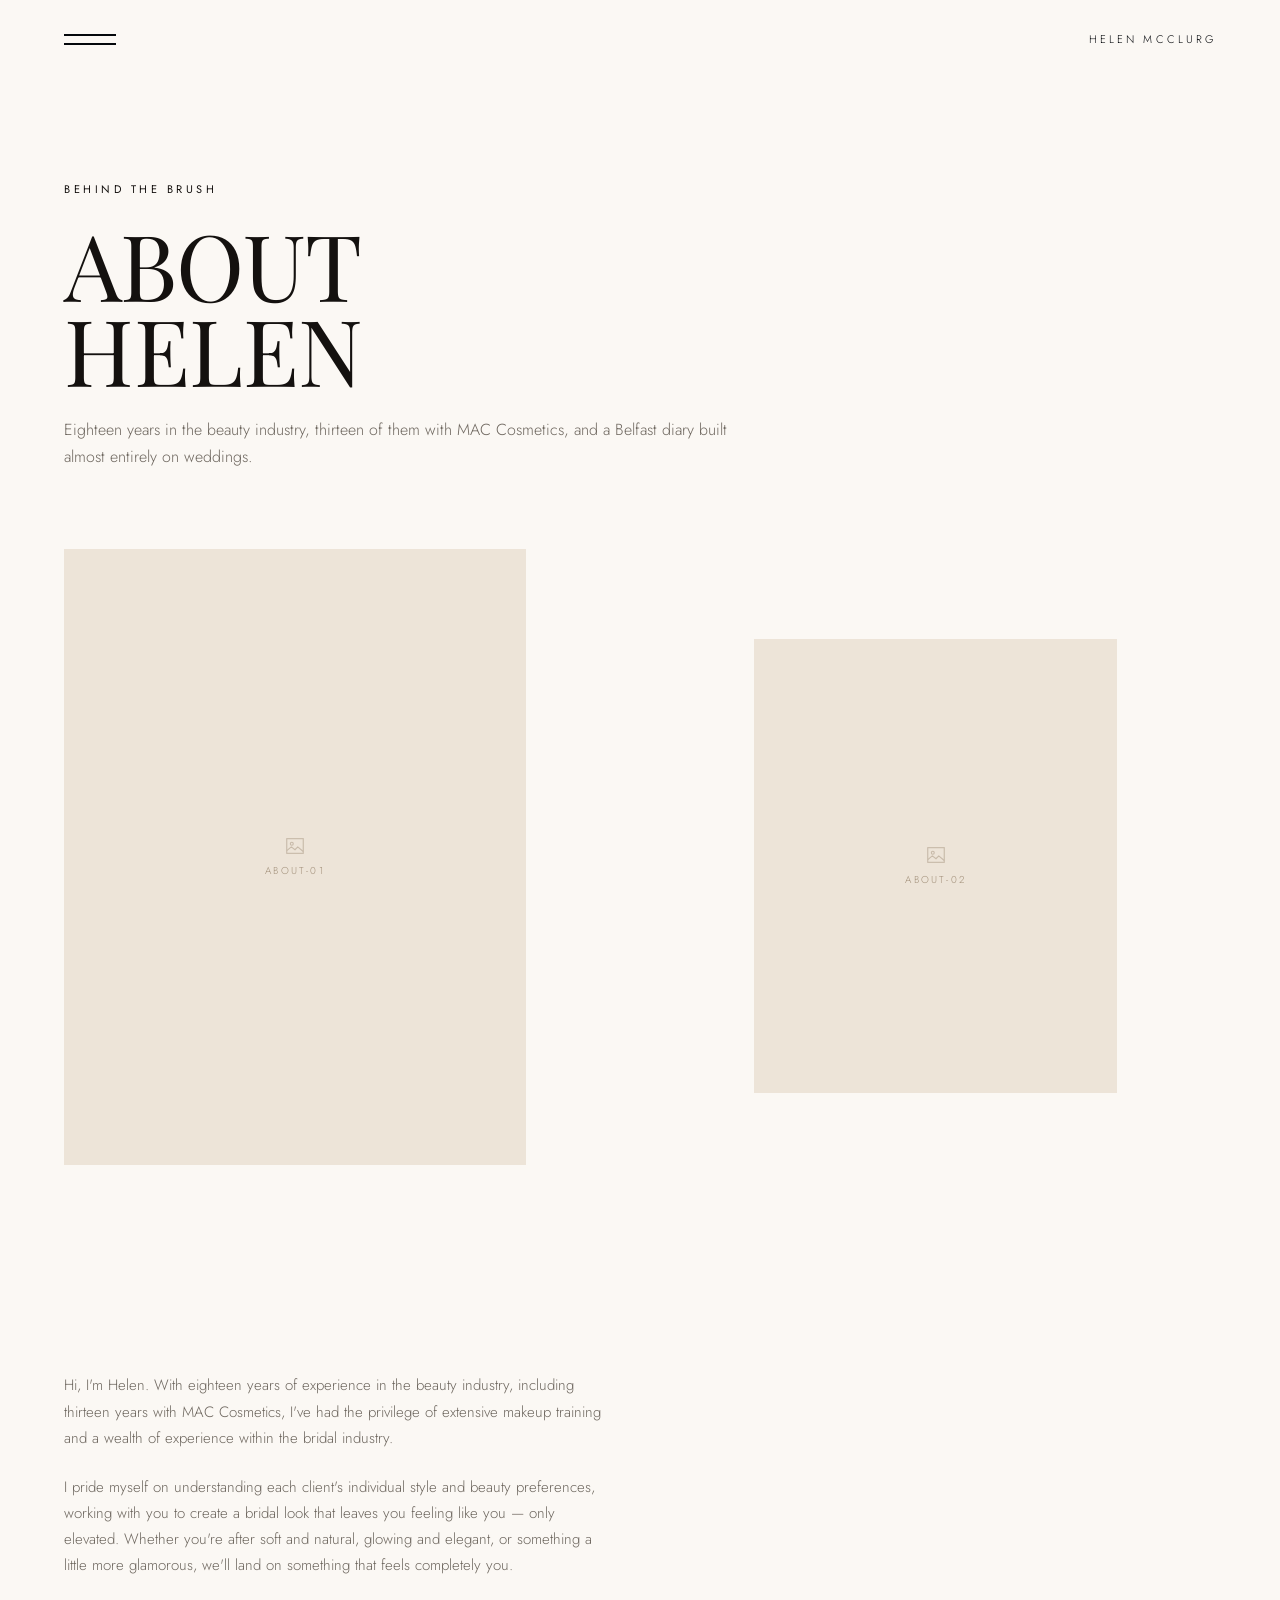
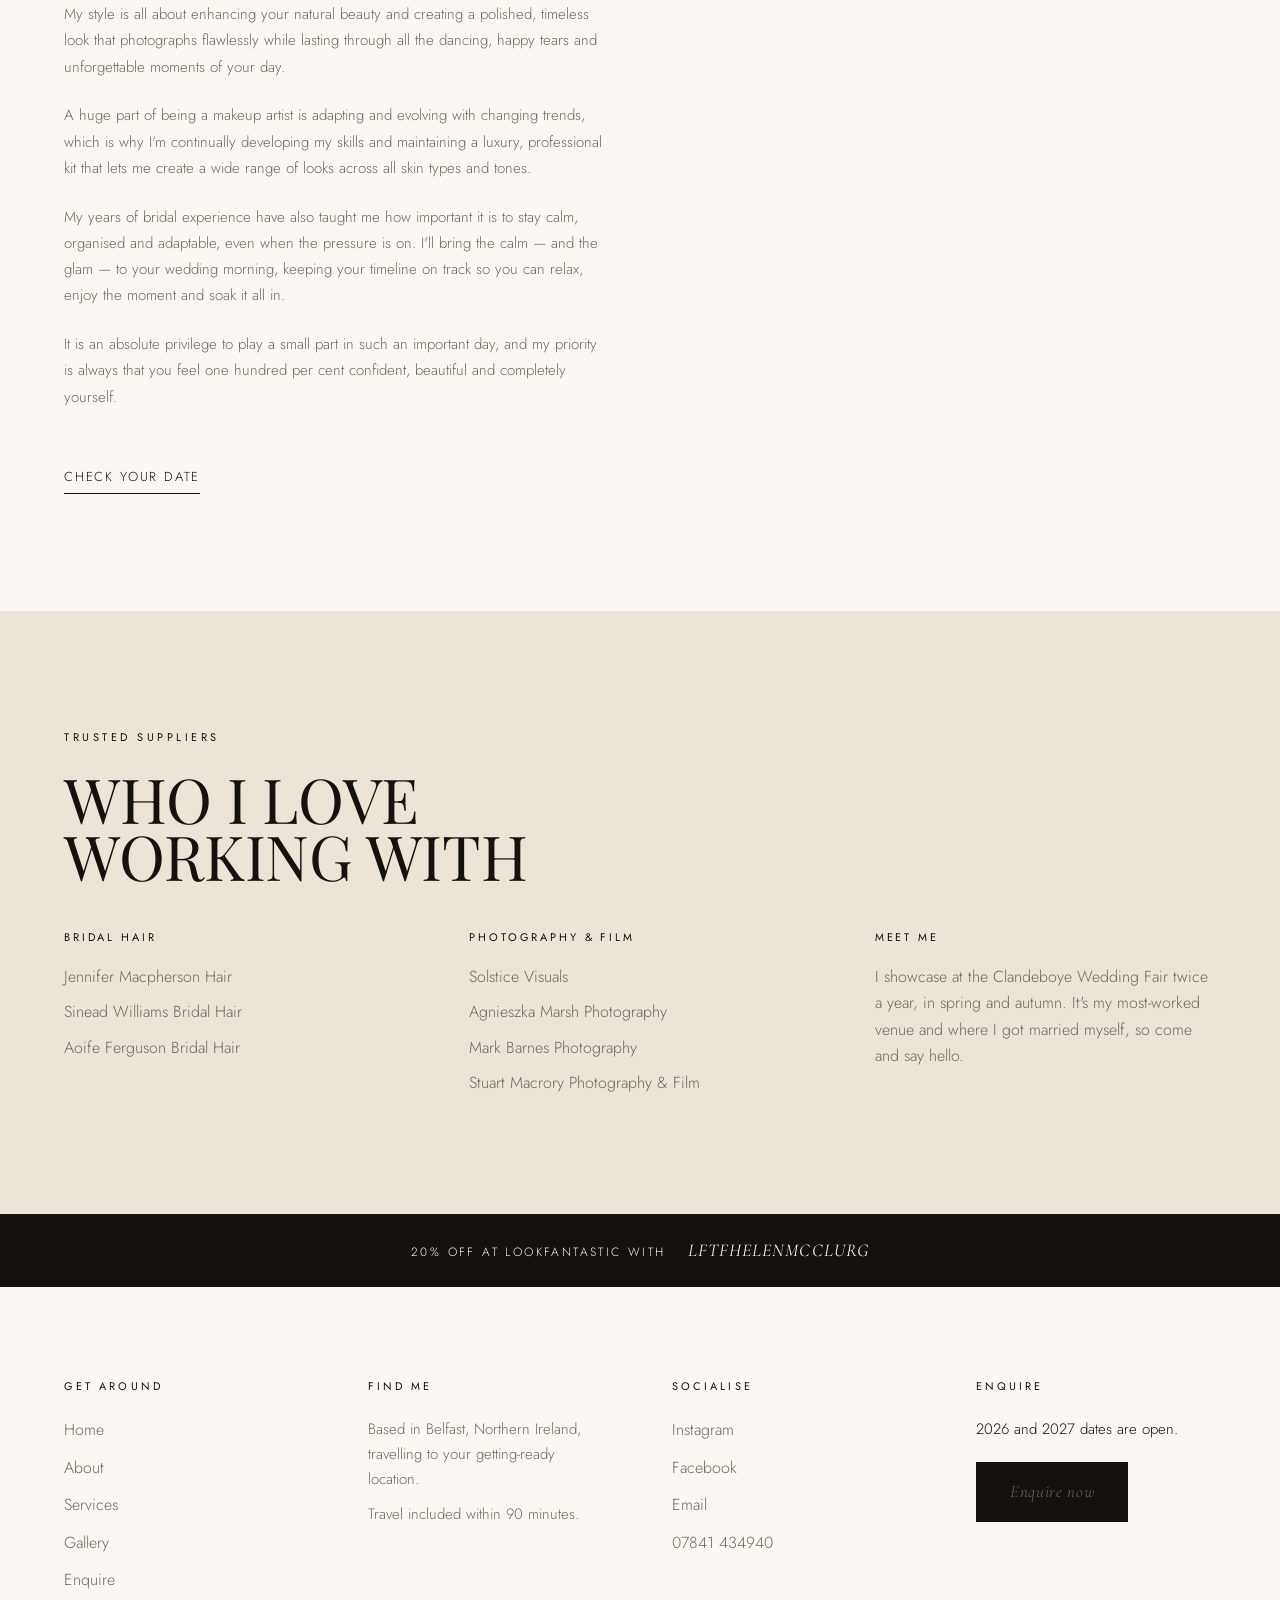
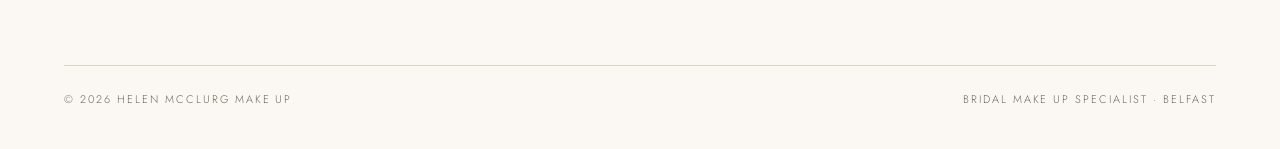
==== about.html @ cf499dbf "Add files via upload" ====
<!DOCTYPE html>
<html lang="en-GB">
<head>
<meta charset="utf-8">
<meta name="viewport" content="width=device-width, initial-scale=1">
<title>About Helen | Helen McClurg Bridal Make Up | Belfast</title>
<meta name="description" content="Helen McClurg has eighteen years in the beauty industry, including thirteen years with MAC Cosmetics, and specialises entirely in bridal make up across Northern Ireland.">
<link rel="preconnect" href="https://fonts.googleapis.com">
<link rel="preconnect" href="https://fonts.gstatic.com" crossorigin>
<link href="https://fonts.googleapis.com/css2?family=Cormorant+Garamond:wght@300;400;500&family=Playfair+Display:wght@400;500&family=Jost:wght@200;300;400;500&display=swap" rel="stylesheet">
<link rel="stylesheet" href="assets/styles.css">
</head>
<body>

<!-- TOP BAR -->
<header class="topbar">
  <button class="burger" id="menuOpen" aria-expanded="false" aria-controls="menu" aria-label="Open menu">
    <i></i><i></i>
  </button>
  <a class="topbar__mark is-shown" id="topMark" href="index.html">Helen McClurg</a>
</header>

<!-- MENU -->
<nav class="menu" id="menu" aria-hidden="true" aria-label="Main">
  <div class="menu__head">
    <a class="menu__logo" href="index.html">Helen<br>McClurg<small>Bridal Make Up</small></a>
    <button class="menu__close" id="menuClose" aria-label="Close menu">
      <svg viewBox="0 0 44 44" aria-hidden="true"><line x1="4" y1="4" x2="40" y2="40"/><line x1="40" y1="4" x2="4" y2="40"/></svg>
    </button>
  </div>
  <div class="menu__nav">
    <a class="menu__item" href="index.html"><span class="menu__num">01.</span><span class="menu__label">Home</span></a>
    <a class="menu__item" href="about.html"><span class="menu__num">02.</span><span class="menu__label">About</span></a>
    <a class="menu__item" href="services.html"><span class="menu__num">03.</span><span class="menu__label">Services</span></a>
    <a class="menu__item" href="gallery.html"><span class="menu__num">04.</span><span class="menu__label">Gallery</span></a>
    <a class="menu__item" href="enquire.html"><span class="menu__num">05.</span><span class="menu__label">Enquire</span></a>
  </div>
  <div class="menu__foot">
    <a href="https://www.instagram.com/helen_mcclurg_makeup" target="_blank" rel="noopener">Instagram</a>
    <a href="https://www.facebook.com/helenmcclurgmakeupartist" target="_blank" rel="noopener">Facebook</a>
    <a href="mailto:helenmcclurgmakeupartist@gmail.com">Email</a>
    <a href="tel:+447841434940">07841 434940</a>
  </div>
</nav>

<main>

  <header class="page-top">
    <p class="eyebrow">Behind the brush</p>
    <h1 class="display display--lg">About<br>Helen</h1>
    <p class="page-top__lede">Eighteen years in the beauty industry, thirteen of them with MAC Cosmetics, and a Belfast diary built almost entirely on weddings.</p>
  </header>

  <section class="stagger stagger--tight">
    <div class="stagger__grid">
      <div data-slot="about-01" data-ratio="3/4"></div>
      <div data-slot="about-02" data-ratio="4/5"></div>
    </div>
  </section>

  <section class="textblock reveal">
    <div class="body-copy">
      <p>Hi, I'm Helen. With eighteen years of experience in the beauty industry, including thirteen years with MAC Cosmetics, I've had the privilege of extensive makeup training and a wealth of experience within the bridal industry.</p>
      <p>I pride myself on understanding each client's individual style and beauty preferences, working with you to create a bridal look that leaves you feeling like you &mdash; only elevated. Whether you're after soft and natural, glowing and elegant, or something a little more glamorous, we'll land on something that feels completely you.</p>
      <p>My style is all about enhancing your natural beauty and creating a polished, timeless look that photographs flawlessly while lasting through all the dancing, happy tears and unforgettable moments of your day.</p>
      <p>A huge part of being a makeup artist is adapting and evolving with changing trends, which is why I'm continually developing my skills and maintaining a luxury, professional kit that lets me create a wide range of looks across all skin types and tones.</p>
      <p>My years of bridal experience have also taught me how important it is to stay calm, organised and adaptable, even when the pressure is on. I'll bring the calm &mdash; and the glam &mdash; to your wedding morning, keeping your timeline on track so you can relax, enjoy the moment and soak it all in.</p>
      <p>It is an absolute privilege to play a small part in such an important day, and my priority is always that you feel one hundred per cent confident, beautiful and completely yourself.</p>
      <a class="textlink" href="enquire.html">Check your date</a>
    </div>
  </section>

  <section class="textblock textblock--oat reveal">
    <p class="eyebrow">Trusted suppliers</p>
    <h2 class="display display--md" style="max-width:14ch">Who I love<br>working with</h2>
    <div class="footer__grid" style="margin-top:44px">
      <div>
        <h5 class="mini-head">Bridal hair</h5>
        <ul class="plain-list">
          <li>Jennifer Macpherson Hair</li>
          <li>Sinead Williams Bridal Hair</li>
          <li>Aoife Ferguson Bridal Hair</li>
        </ul>
      </div>
      <div>
        <h5 class="mini-head">Photography &amp; film</h5>
        <ul class="plain-list">
          <li>Solstice Visuals</li>
          <li>Agnieszka Marsh Photography</li>
          <li>Mark Barnes Photography</li>
          <li>Stuart Macrory Photography &amp; Film</li>
        </ul>
      </div>
      <div>
        <h5 class="mini-head">Meet me</h5>
        <p style="margin:0;color:var(--stone)">I showcase at the Clandeboye Wedding Fair twice a year, in spring and autumn. It's my most-worked venue and where I got married myself, so come and say hello.</p>
      </div>
    </div>
  </section>
</main>

<aside class="promo">
  <span>20% off at LookFantastic with</span>
  <b>LFTFHELENMCCLURG</b>
</aside>

<footer class="footer">
  <div class="footer__grid">
    <div>
      <h5>Get around</h5>
      <ul>
        <li><a href="index.html">Home</a></li>
        <li><a href="about.html">About</a></li>
        <li><a href="services.html">Services</a></li>
        <li><a href="gallery.html">Gallery</a></li>
        <li><a href="enquire.html">Enquire</a></li>
      </ul>
    </div>
    <div>
      <h5>Find me</h5>
      <p>Based in Belfast, Northern Ireland, travelling to your getting-ready location.</p>
      <p>Travel included within 90 minutes.</p>
    </div>
    <div>
      <h5>Socialise</h5>
      <ul>
        <li><a href="https://www.instagram.com/helen_mcclurg_makeup" target="_blank" rel="noopener">Instagram</a></li>
        <li><a href="https://www.facebook.com/helenmcclurgmakeupartist" target="_blank" rel="noopener">Facebook</a></li>
        <li><a href="mailto:helenmcclurgmakeupartist@gmail.com">Email</a></li>
        <li><a href="tel:+447841434940">07841 434940</a></li>
      </ul>
    </div>
    <div class="footer__enquire">
      <h5>Enquire</h5>
      <p>2026 and 2027 dates are open.</p>
      <a class="btn" href="enquire.html">Enquire now</a>
    </div>
  </div>
  <div class="footer__base">
    <span>&copy; <span id="year"></span> Helen McClurg Make Up</span>
    <span>Bridal Make Up Specialist &middot; Belfast</span>
  </div>
</footer>

<script src="assets/content.js"></script>
<script src="assets/site.js"></script>
</body>
</html>
---- assets/styles.css ----
/* ============================================================
   HELEN McCLURG MAKE UP — shared stylesheet
   ============================================================ */

:root{
  --ink:#14110F;
  --ink-soft:#3A342E;
  --stone:#6E675F;
  --ivory:#FBF8F4;
  --oat:#EDE4D8;
  --hairline:#DED4C6;
  --white:#FFFFFF;

  --serif:'Playfair Display', Georgia, serif;
  --serif-fine:'Cormorant Garamond', Georgia, serif;
  --sans:'Jost', -apple-system, BlinkMacSystemFont, 'Segoe UI', sans-serif;

  --gutter:clamp(20px, 5vw, 76px);
  --rule:1px solid var(--hairline);
  --ease:cubic-bezier(.22,.61,.36,1);
}

*,*::before,*::after{box-sizing:border-box}
html{-webkit-text-size-adjust:100%}
body{
  margin:0;
  background:var(--ivory);
  color:var(--ink);
  font-family:var(--sans);
  font-weight:300;
  font-size:16px;
  line-height:1.65;
  overflow-x:hidden;
}
body.is-locked{overflow:hidden}
img{max-width:100%;display:block}
a{color:inherit}
button{font:inherit;color:inherit;background:none;border:0;cursor:pointer}
:focus-visible{outline:2px solid var(--ink);outline-offset:3px}

/* ---------- type primitives ---------- */
.eyebrow{
  font-size:11px;font-weight:400;letter-spacing:.32em;
  text-transform:uppercase;color:var(--ink);margin:0 0 24px;
}
.display{
  font-family:var(--serif);font-weight:400;text-transform:uppercase;
  line-height:.92;letter-spacing:-.005em;margin:0;
}
.display--lg{font-size:clamp(40px, 9vw, 92px)}
.display--md{font-size:clamp(32px, 6vw, 62px)}

.body-copy p{
  color:var(--stone);font-size:clamp(15px,1.05vw,17px);
  line-height:1.75;max-width:36em;margin:0 0 1.5em;
}
.body-copy p:last-child{margin-bottom:0}

.textlink{
  display:inline-block;margin-top:34px;font-size:13px;letter-spacing:.14em;
  text-transform:uppercase;text-decoration:none;color:var(--ink);
  padding-bottom:5px;border-bottom:1px solid var(--ink);
  transition:opacity .3s var(--ease);
}
.textlink:hover{opacity:.55}

.btn{
  display:inline-block;background:var(--ink);color:var(--ivory);
  font-family:var(--serif-fine);font-style:italic;font-size:17px;
  letter-spacing:.04em;padding:16px 34px;text-decoration:none;
  transition:background .3s var(--ease);
}
.btn:hover{background:var(--ink-soft)}

.mini-head{
  font-size:11px;font-weight:400;letter-spacing:.26em;
  text-transform:uppercase;margin:0 0 18px;
}
.plain-list{list-style:none;margin:0;padding:0;display:grid;gap:9px;color:var(--stone)}

/* ---------- image slots ---------- */
.slot{
  margin:0;position:relative;background:var(--oat);
  overflow:hidden;aspect-ratio:var(--ar, 3/4);
}
.slot img{width:100%;height:100%;object-fit:cover}
.slot__tag{
  position:absolute;inset:0;display:flex;flex-direction:column;
  align-items:center;justify-content:center;gap:6px;text-align:center;
  padding:14px;font-size:10px;letter-spacing:.22em;text-transform:uppercase;color:#A2907A;
}
.slot__tag svg{width:22px;height:22px;opacity:.5}
.slot--dark{background:#2A2521}
.slot--dark .slot__tag{color:#7C7166}

/* ---------- preloader ---------- */
.preload{
  position:fixed;inset:0;z-index:200;background:var(--ivory);
  display:grid;place-items:center;
  transition:opacity .8s var(--ease), visibility .8s;
}
.preload.is-done{opacity:0;visibility:hidden;pointer-events:none}
.preload span{
  font-size:clamp(13px,2.2vw,17px);font-weight:300;
  letter-spacing:.3em;text-transform:uppercase;color:var(--ink);
  animation:preFade 1.1s var(--ease) both;
}
@keyframes preFade{
  0%{opacity:0;letter-spacing:.5em}
  100%{opacity:1;letter-spacing:.3em}
}

/* ---------- top bar ---------- */
.topbar{
  position:fixed;top:0;left:0;right:0;z-index:60;
  display:flex;align-items:center;justify-content:space-between;
  padding:26px var(--gutter);pointer-events:none;mix-blend-mode:difference;
}
.topbar a,.topbar button{pointer-events:auto}
.burger{
  width:52px;height:26px;display:grid;gap:7px;align-content:center;
  padding:0;
}
.burger i{display:block;height:2px;width:52px;background:#fff;transition:opacity .3s}
.burger:hover i{opacity:.7}
.topbar__mark{
  font-size:11px;letter-spacing:.28em;text-transform:uppercase;
  text-decoration:none;color:#fff;opacity:0;transition:opacity .5s var(--ease);
}
.topbar__mark.is-shown{opacity:1}

/* ---------- menu overlay ---------- */
.menu{
  position:fixed;inset:0;z-index:100;
  background:rgba(251,248,244,.965);
  -webkit-backdrop-filter:blur(22px);backdrop-filter:blur(22px);
  display:flex;flex-direction:column;
  opacity:0;visibility:hidden;
  transition:opacity .5s var(--ease), visibility .5s;
}
.menu.is-open{opacity:1;visibility:visible}
.menu__head{display:flex;align-items:flex-start;justify-content:space-between;padding:24px var(--gutter)}
.menu__logo{
  font-family:var(--serif);font-size:clamp(19px,2.4vw,26px);line-height:1.05;
  letter-spacing:.02em;text-transform:uppercase;text-decoration:none;color:rgba(20,17,15,.16);
}
.menu__logo small{display:block;font-family:var(--sans);font-size:9px;letter-spacing:.34em;margin-top:5px}
.menu__close{width:52px;height:52px;display:grid;place-items:center;flex:none}
.menu__close svg{width:44px;height:44px}
.menu__close line{stroke:var(--ink);stroke-width:1.4}

.menu__nav{
  flex:1;display:flex;flex-direction:column;justify-content:center;align-items:flex-end;
  gap:clamp(4px,1.2vh,14px);padding:0 var(--gutter) 4vh;text-align:right;
}
.menu__item{
  display:flex;align-items:flex-start;gap:.32em;
  font-family:var(--serif-fine);font-weight:400;
  font-size:clamp(34px,7.6vw,58px);line-height:1.18;letter-spacing:.02em;
  text-transform:uppercase;text-decoration:none;color:var(--ink);
  opacity:0;transform:translateY(14px);
  transition:opacity .55s var(--ease), transform .55s var(--ease), color .3s;
}
.menu.is-open .menu__item{opacity:1;transform:none}
.menu.is-open .menu__item:nth-child(1){transition-delay:.10s}
.menu.is-open .menu__item:nth-child(2){transition-delay:.16s}
.menu.is-open .menu__item:nth-child(3){transition-delay:.22s}
.menu.is-open .menu__item:nth-child(4){transition-delay:.28s}
.menu.is-open .menu__item:nth-child(5){transition-delay:.34s}
.menu__num{font-size:.36em;line-height:1.6;letter-spacing:.04em}
.menu__item:hover{color:var(--stone)}
.menu__item[aria-current="page"] .menu__label{border-bottom:1px solid var(--ink);padding-bottom:2px}

.menu__foot{
  display:flex;flex-wrap:wrap;gap:10px 26px;justify-content:flex-end;
  padding:0 var(--gutter) 34px;font-size:11px;letter-spacing:.24em;text-transform:uppercase;
}
.menu__foot a{text-decoration:none;color:var(--stone)}
.menu__foot a:hover{color:var(--ink)}

/* ---------- hero ---------- */
.hero{
  position:relative;height:100svh;min-height:560px;
  overflow:hidden;background:var(--oat);
}
.hero__media{position:absolute;inset:0}
.hero__media .slot{height:100%;aspect-ratio:auto}
.hero__media::after{
  content:"";position:absolute;inset:0;
  background:linear-gradient(180deg,rgba(0,0,0,.34) 0%,rgba(0,0,0,.06) 46%,rgba(0,0,0,.34) 100%);
}
.hero__inner{
  position:relative;z-index:2;height:100%;
  display:flex;flex-direction:column;align-items:center;
  padding:clamp(96px,17vh,190px) var(--gutter) 0;
  text-align:center;color:#fff;
}
.hero__name{
  font-family:var(--sans);font-weight:200;
  font-size:clamp(40px,10.5vw,116px);line-height:1;
  letter-spacing:.10em;text-transform:uppercase;
  margin:0;text-indent:.10em;
  opacity:0;transform:translateY(14px);
  transition:opacity 1.1s var(--ease), transform 1.1s var(--ease);
}
.hero__role{
  font-weight:300;font-size:clamp(10px,2.1vw,17px);
  letter-spacing:.34em;text-transform:uppercase;
  margin:clamp(12px,2.2vh,22px) 0 0;text-indent:.34em;
  opacity:0;transform:translateY(10px);
  transition:opacity 1.1s .18s var(--ease), transform 1.1s .18s var(--ease);
}
.hero.is-in .hero__name,
.hero.is-in .hero__role{opacity:1;transform:none}

.hero__scroll{
  position:absolute;left:50%;bottom:clamp(26px,5vh,48px);
  transform:translateX(-50%);z-index:2;
  display:grid;justify-items:center;gap:12px;
  font-size:10px;letter-spacing:.3em;text-transform:uppercase;
  color:#fff;text-decoration:none;opacity:0;
  transition:opacity 1s .5s var(--ease);
}
.hero.is-in .hero__scroll{opacity:.9}
.hero__scroll i{display:block;width:1px;height:38px;background:rgba(255,255,255,.7)}

/* ---------- text blocks ---------- */
.textblock{padding:clamp(72px,13vh,150px) var(--gutter)}
.textblock--oat{background:var(--oat)}
.textblock--tight{padding-top:0}
.textblock__head{max-width:15ch;margin-bottom:38px}

/* ---------- portfolio carousel ---------- */
.folio{padding:clamp(64px,11vh,130px) 0 clamp(56px,9vh,110px);overflow:hidden;text-align:center}
.folio__eyebrow{font-size:11px;letter-spacing:.42em;text-transform:uppercase;margin:0 0 4px}
.folio__stage{position:relative;margin-top:-.16em}
.folio__title{
  font-family:var(--serif);font-weight:400;
  font-size:clamp(52px,15.5vw,190px);line-height:.9;letter-spacing:-.01em;
  text-transform:uppercase;margin:0;position:relative;z-index:1;white-space:nowrap;
}
.folio__track{
  position:relative;z-index:2;margin-top:clamp(-52px,-6vw,-30px);
  display:flex;align-items:center;gap:clamp(12px,2vw,26px);
  transition:transform .7s var(--ease);will-change:transform;
}
.folio__slide{
  flex:0 0 auto;width:min(72vw,470px);padding:8px;background:var(--white);
  box-shadow:0 12px 40px rgba(20,17,15,.09);opacity:.42;
  transition:opacity .6s var(--ease);
}
.folio__slide.is-active{opacity:1}
.folio__slide .slot{--ar:4/5}
.folio__nav{
  display:flex;justify-content:space-between;align-items:center;gap:24px;
  margin:clamp(28px,5vh,52px) var(--gutter) 0;
}
.folio__arrow{width:64px;height:34px;display:grid;place-items:center;transition:opacity .3s var(--ease)}
.folio__arrow:hover{opacity:.5}
.folio__arrow svg{width:56px;height:14px;stroke:var(--ink);stroke-width:1;fill:none}
.folio__count{font-size:11px;letter-spacing:.28em;color:var(--stone)}

/* ---------- full-bleed chapters ---------- */
.chapter{position:relative;min-height:88svh;display:flex;align-items:flex-end;overflow:hidden}
.chapter .slot{position:absolute;inset:0;aspect-ratio:auto}
.chapter::after{
  content:"";position:absolute;inset:0;
  background:linear-gradient(180deg,rgba(0,0,0,0) 40%,rgba(0,0,0,.5) 100%);
}
.chapter__label{position:relative;z-index:2;padding:0 var(--gutter) clamp(34px,6vh,68px);color:#fff}
.chapter__label h3{
  font-family:var(--serif);font-weight:400;
  font-size:clamp(38px,9.5vw,110px);line-height:.93;text-transform:uppercase;margin:0 0 10px;
}
.chapter__label p{margin:0;font-size:12px;letter-spacing:.3em;text-transform:uppercase;color:rgba(255,255,255,.86)}

/* ---------- staggered gallery ---------- */
.stagger{padding:clamp(56px,10vh,120px) var(--gutter)}
.stagger--tight{padding-top:0}
.stagger__title{
  font-family:var(--serif);font-weight:400;
  font-size:clamp(38px,9vw,104px);line-height:.95;text-transform:uppercase;
  margin:0 0 clamp(28px,5vh,56px);
}
.stagger__grid{display:grid;grid-template-columns:repeat(12,1fr);gap:clamp(14px,2.4vw,34px);align-items:start}
.stagger__grid .slot{grid-column:span 6}
.stagger__grid .slot:nth-child(6n+1){grid-column:1 / span 5;--ar:3/4}
.stagger__grid .slot:nth-child(6n+2){grid-column:8 / span 4;--ar:4/5;margin-top:clamp(30px,7vw,110px)}
.stagger__grid .slot:nth-child(6n+3){grid-column:2 / span 4;--ar:1/1;margin-top:clamp(6px,2vw,30px)}
.stagger__grid .slot:nth-child(6n+4){grid-column:7 / span 6;--ar:4/3;margin-top:clamp(-40px,-4vw,0px)}
.stagger__grid .slot:nth-child(6n+5){grid-column:1 / span 6;--ar:4/5}
.stagger__grid .slot:nth-child(6n+6){grid-column:8 / span 5;--ar:3/4;margin-top:clamp(24px,6vw,90px)}

/* ---------- reviews ---------- */
.reviews{background:var(--oat);padding:clamp(66px,12vh,140px) var(--gutter)}
.reviews__head{
  display:flex;flex-wrap:wrap;align-items:flex-end;justify-content:space-between;gap:26px;
  padding-bottom:30px;border-bottom:1px solid rgba(20,17,15,.18);
}
.reviews__score{display:flex;align-items:center;gap:14px}
.gmark{
  width:26px;height:26px;flex:none;border-radius:50%;display:grid;place-items:center;
  background:var(--white);font-family:var(--serif);font-size:15px;line-height:1;padding-bottom:2px;
}
.stars{letter-spacing:.14em;font-size:14px}
.reviews__meta{font-size:12px;letter-spacing:.16em;text-transform:uppercase;color:var(--ink-soft);margin:4px 0 0}
.reviews__grid{
  display:grid;grid-template-columns:repeat(auto-fit,minmax(250px,1fr));
  gap:clamp(20px,3vw,42px);margin-top:clamp(30px,5vh,58px);
}
.review{border-top:1px solid rgba(20,17,15,.14);padding-top:22px}
.review blockquote{
  margin:0 0 20px;font-family:var(--serif-fine);
  font-size:clamp(19px,1.8vw,23px);line-height:1.42;color:var(--ink);
}
.review figcaption{font-size:11px;letter-spacing:.24em;text-transform:uppercase;color:var(--stone)}

/* ---------- venues ---------- */
.venues{padding:clamp(44px,7vh,80px) 0;border-top:var(--rule);border-bottom:var(--rule);overflow:hidden}
.venues__label{text-align:center;font-size:11px;letter-spacing:.34em;text-transform:uppercase;color:var(--stone);margin:0 0 26px}
.venues__row{
  display:flex;gap:clamp(28px,5vw,72px);width:max-content;
  animation:drift 34s linear infinite;
  font-family:var(--serif);font-size:clamp(22px,3.4vw,42px);
  text-transform:uppercase;white-space:nowrap;
}
@keyframes drift{from{transform:translateX(0)}to{transform:translateX(-50%)}}
.venues__row span{opacity:.72}

/* ---------- process ---------- */
.steps{counter-reset:step;margin-top:clamp(34px,6vh,60px)}
.step{display:grid;grid-template-columns:auto 1fr;gap:clamp(18px,4vw,52px);padding:clamp(24px,4vh,38px) 0;border-top:var(--rule)}
.step:last-child{border-bottom:var(--rule)}
.step__num{counter-increment:step;font-family:var(--serif-fine);font-size:15px;letter-spacing:.1em;color:var(--stone);padding-top:6px}
.step__num::before{content:"0" counter(step)}
.step h4{font-family:var(--serif);font-weight:400;font-size:clamp(22px,2.6vw,31px);line-height:1.15;margin:0 0 10px}
.step p{margin:0;color:var(--stone);max-width:44em}

/* ---------- faq ---------- */
.faq{margin-top:clamp(30px,5vh,56px);border-top:var(--rule)}
.faq__item{border-bottom:var(--rule)}
.faq__q{
  width:100%;display:flex;align-items:flex-start;justify-content:space-between;gap:24px;
  text-align:left;padding:24px 0;font-family:var(--serif);
  font-size:clamp(18px,2.1vw,25px);line-height:1.3;
}
.faq__q span:last-child{flex:none;font-family:var(--sans);font-size:20px;line-height:1;transition:transform .35s var(--ease)}
.faq__item.is-open .faq__q span:last-child{transform:rotate(45deg)}
.faq__a{max-height:0;overflow:hidden;transition:max-height .45s var(--ease)}
.faq__a > div{padding:0 0 26px;max-width:52em}
.faq__a p{margin:0 0 1.1em;color:var(--stone)}
.faq__a p:last-child{margin-bottom:0}

/* ---------- form ---------- */
.form{display:grid;grid-template-columns:repeat(2,1fr);gap:clamp(18px,2.6vw,32px);margin-top:clamp(34px,6vh,58px);max-width:820px}
.field{display:flex;flex-direction:column;gap:9px}
.field--wide{grid-column:1 / -1}
.field label{font-size:11px;letter-spacing:.22em;text-transform:uppercase;color:var(--ink-soft)}
.field input,.field select,.field textarea{
  font-family:var(--sans);font-weight:300;font-size:16px;color:var(--ink);
  background:transparent;border:0;border-bottom:1px solid var(--hairline);
  padding:11px 0;border-radius:0;transition:border-color .3s var(--ease);
}
.field textarea{resize:vertical;min-height:104px}
.field input:focus,.field select:focus,.field textarea:focus{outline:none;border-bottom-color:var(--ink)}
.form__note{grid-column:1 / -1;font-size:13px;color:var(--stone);margin:0}
.form__submit{grid-column:1 / -1;justify-self:start}
.form__status{grid-column:1 / -1;margin:0;font-size:14px}

/* ---------- promo + footer ---------- */
.promo{
  background:var(--ink);color:var(--ivory);padding:22px var(--gutter);
  display:flex;flex-wrap:wrap;gap:8px 22px;align-items:baseline;justify-content:center;
  text-align:center;font-size:12px;letter-spacing:.2em;text-transform:uppercase;
}
.promo b{font-weight:400;font-family:var(--serif-fine);font-style:italic;font-size:18px;letter-spacing:.06em;text-transform:none}

.footer{padding:clamp(60px,10vh,120px) var(--gutter) 40px}
.footer__grid{display:grid;grid-template-columns:repeat(auto-fit,minmax(210px,1fr));gap:clamp(34px,5vw,64px)}
.footer h5{font-size:11px;font-weight:400;letter-spacing:.28em;text-transform:uppercase;margin:0 0 22px}
.footer ul{list-style:none;margin:0;padding:0;display:grid;gap:11px}
.footer a{text-decoration:none;color:var(--stone);transition:color .3s}
.footer a:hover{color:var(--ink)}
.footer p{margin:0 0 10px;color:var(--stone);font-size:15px}
.footer__enquire p{margin-bottom:20px;color:var(--ink)}
.footer__base{
  margin-top:clamp(50px,8vh,90px);padding-top:24px;border-top:var(--rule);
  display:flex;flex-wrap:wrap;gap:10px 26px;justify-content:space-between;
  font-size:11px;letter-spacing:.18em;text-transform:uppercase;color:var(--stone);
}

/* ---------- page headers ---------- */
.page-top{padding:clamp(140px,20vh,220px) var(--gutter) clamp(40px,7vh,80px)}
.page-top .display{margin-top:14px}
.page-top__lede{margin-top:26px;max-width:42em;color:var(--stone);font-size:clamp(16px,1.2vw,18px)}

/* ---------- reveals ---------- */
.reveal{opacity:0;transform:translateY(22px);transition:opacity .9s var(--ease),transform .9s var(--ease)}
.reveal.is-visible{opacity:1;transform:none}

/* ---------- responsive ---------- */
@media (max-width:760px){
  .stagger__grid .slot:nth-child(6n+1){grid-column:1 / span 7}
  .stagger__grid .slot:nth-child(6n+2){grid-column:8 / span 5}
  .stagger__grid .slot:nth-child(6n+3){grid-column:1 / span 5}
  .stagger__grid .slot:nth-child(6n+4){grid-column:6 / span 7}
  .stagger__grid .slot:nth-child(6n+5){grid-column:1 / span 8}
  .stagger__grid .slot:nth-child(6n+6){grid-column:5 / span 8}
  .form{grid-template-columns:1fr}
  .burger,.burger i{width:38px}
}

@media (prefers-reduced-motion:reduce){
  *,*::before,*::after{animation-duration:.001ms !important;animation-iteration-count:1 !important;transition-duration:.001ms !important}
  .reveal{opacity:1;transform:none}
  .hero__name,.hero__role,.hero__scroll{opacity:1;transform:none}
}
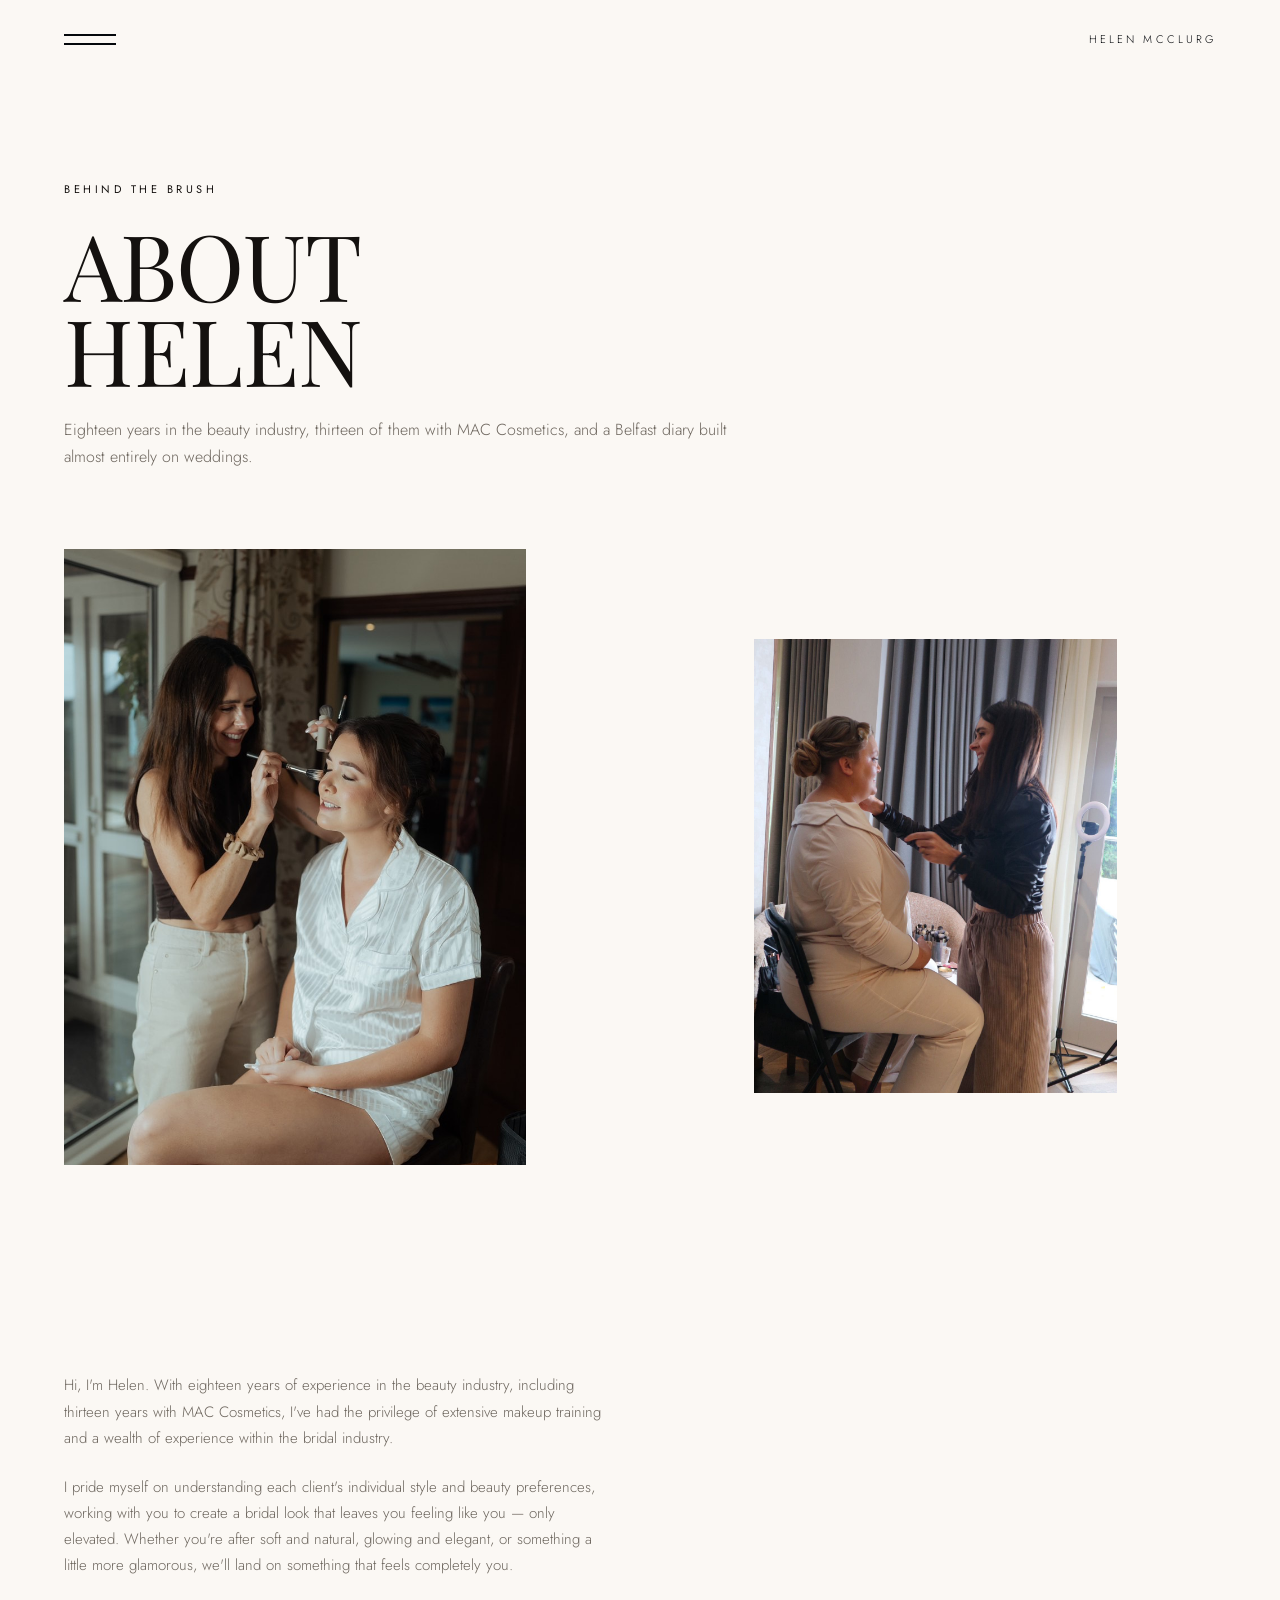
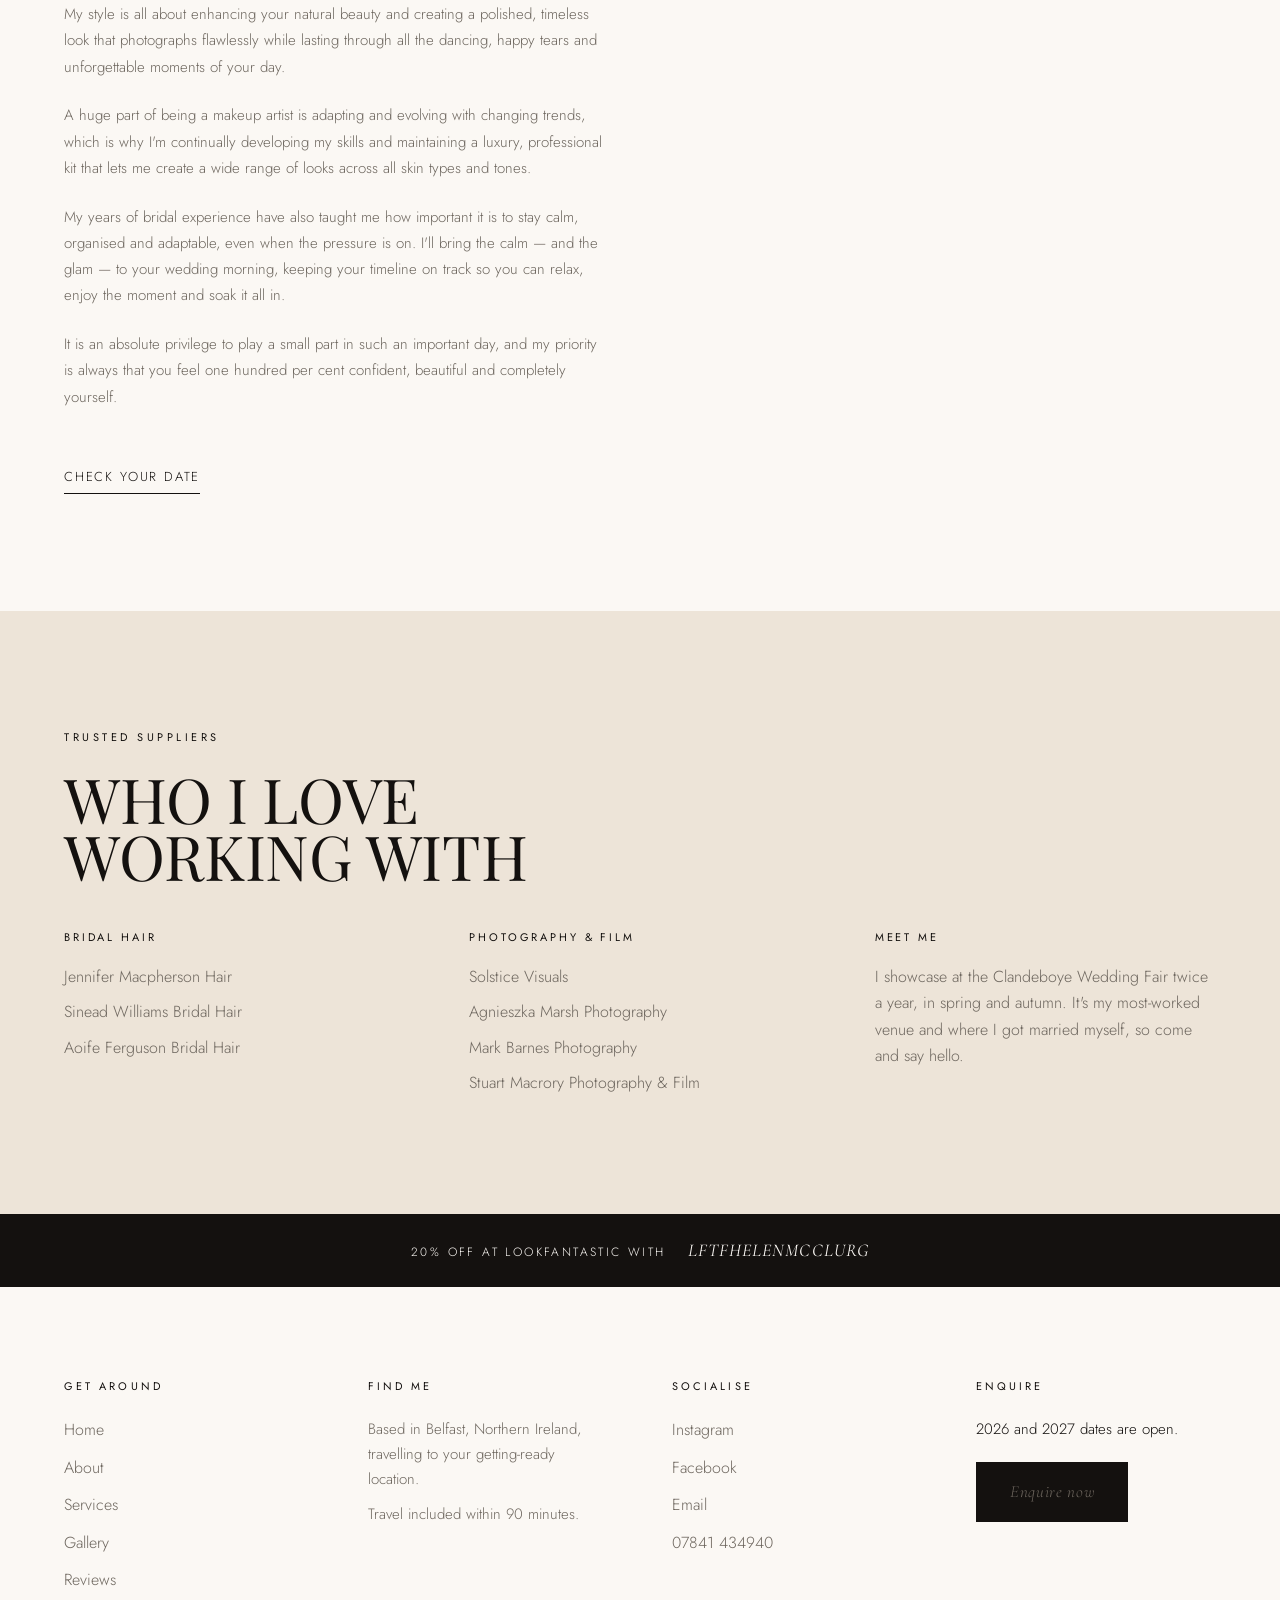
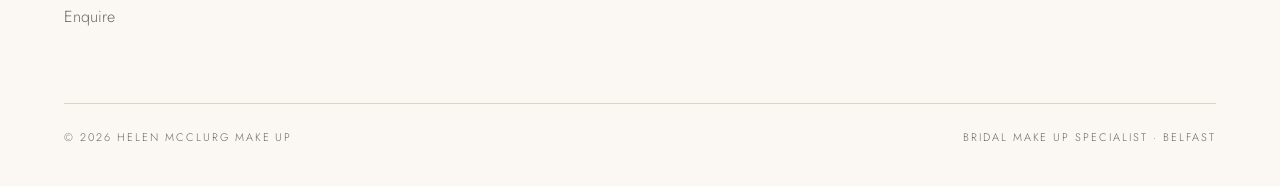
==== commit 0d333bbc: "Update about.html" ====
--- a/about.html
+++ b/about.html
@@ -3,12 +3,24 @@
 <head>
 <meta charset="utf-8">
 <meta name="viewport" content="width=device-width, initial-scale=1">
-<title>About Helen | Helen McClurg Bridal Make Up | Belfast</title>
-<meta name="description" content="Helen McClurg has eighteen years in the beauty industry, including thirteen years with MAC Cosmetics, and specialises entirely in bridal make up across Northern Ireland.">
+<title>About Helen | Bridal Make Up Artist, Belfast</title>
+<meta name="description" content="Helen McClurg has 18 years in the beauty industry, including 13 years with MAC Cosmetics, and works exclusively on weddings across Northern Ireland.">
 <link rel="preconnect" href="https://fonts.googleapis.com">
 <link rel="preconnect" href="https://fonts.gstatic.com" crossorigin>
 <link href="https://fonts.googleapis.com/css2?family=Cormorant+Garamond:wght@300;400;500&family=Playfair+Display:wght@400;500&family=Jost:wght@200;300;400;500&display=swap" rel="stylesheet">
 <link rel="stylesheet" href="assets/styles.css">
+<link rel="canonical" href="https://helenmcclurgbridal.co.uk/about.html">
+<meta property="og:type" content="website">
+<meta property="og:site_name" content="Helen McClurg Make Up">
+<meta property="og:title" content="About Helen | Bridal Make Up Artist, Belfast">
+<meta property="og:description" content="Helen McClurg has 18 years in the beauty industry, including 13 years with MAC Cosmetics, and works exclusively on weddings across Northern Ireland.">
+<meta property="og:url" content="https://helenmcclurgbridal.co.uk/about.html">
+<meta property="og:image" content="https://helenmcclurgbridal.co.uk/images/helen-blusher.jpg">
+<meta property="og:locale" content="en_GB">
+<meta name="twitter:card" content="summary_large_image">
+<meta name="theme-color" content="#FBF8F4">
+<meta name="robots" content="index, follow">
+<script type="application/ld+json">{"@context":"https://schema.org","@type":"HealthAndBeautyBusiness","@id":"https://helenmcclurgbridal.co.uk/#business","name":"Helen McClurg Make Up","alternateName":"Helen McClurg Professional Makeup Artist","description":"Bridal make up specialist based in Belfast, Northern Ireland, with 18 years in the beauty industry including 13 years with MAC Cosmetics. Travels to your getting-ready location for the bride and bridal party.","url":"https://helenmcclurgbridal.co.uk/","image":"https://helenmcclurgbridal.co.uk/images/bridal-hero.jpg","telephone":"+44 7841 434940","email":"helenmcclurgmakeupartist@gmail.com","priceRange":"\u00a3\u00a3","address":{"@type":"PostalAddress","addressLocality":"Belfast","addressRegion":"Northern Ireland","addressCountry":"GB"},"areaServed":[{"@type":"AdministrativeArea","name":"Northern Ireland"},{"@type":"City","name":"Belfast"},{"@type":"City","name":"Bangor"},{"@type":"City","name":"Holywood"}],"sameAs":["https://www.instagram.com/helen_mcclurg_makeup","https://www.facebook.com/helenmcclurgmakeupartist"],"knowsAbout":["Bridal makeup","Wedding makeup","Bridal trials","Bridal party makeup","Long-lasting photograph-ready makeup"],"founder":{"@type":"Person","name":"Helen McClurg","jobTitle":"Bridal Make Up Specialist","knowsAbout":["Bridal makeup"],"alumniOf":{"@type":"Organization","name":"MAC Cosmetics"}},"makesOffer":[{"@type":"Offer","itemOffered":{"@type":"Service","name":"Bridal make up","description":"Wedding day make up for the bride, including a bridal trial and travel to your getting-ready location."}},{"@type":"Offer","itemOffered":{"@type":"Service","name":"Bridal party make up","description":"Individual make up looks for bridesmaids, mothers and the wider bridal party."}},{"@type":"Offer","itemOffered":{"@type":"Service","name":"Bridal trial","description":"A pre-wedding trial, usually two to three months before the wedding, to create and refine your bridal look."}}]}</script>
 </head>
 <body>
 
@@ -33,7 +45,8 @@
     <a class="menu__item" href="about.html"><span class="menu__num">02.</span><span class="menu__label">About</span></a>
     <a class="menu__item" href="services.html"><span class="menu__num">03.</span><span class="menu__label">Services</span></a>
     <a class="menu__item" href="gallery.html"><span class="menu__num">04.</span><span class="menu__label">Gallery</span></a>
-    <a class="menu__item" href="enquire.html"><span class="menu__num">05.</span><span class="menu__label">Enquire</span></a>
+    <a class="menu__item" href="testimonials.html"><span class="menu__num">05.</span><span class="menu__label">Reviews</span></a>
+    <a class="menu__item" href="enquire.html"><span class="menu__num">06.</span><span class="menu__label">Enquire</span></a>
   </div>
   <div class="menu__foot">
     <a href="https://www.instagram.com/helen_mcclurg_makeup" target="_blank" rel="noopener">Instagram</a>
@@ -113,6 +126,7 @@
         <li><a href="about.html">About</a></li>
         <li><a href="services.html">Services</a></li>
         <li><a href="gallery.html">Gallery</a></li>
+        <li><a href="testimonials.html">Reviews</a></li>
         <li><a href="enquire.html">Enquire</a></li>
       </ul>
     </div>
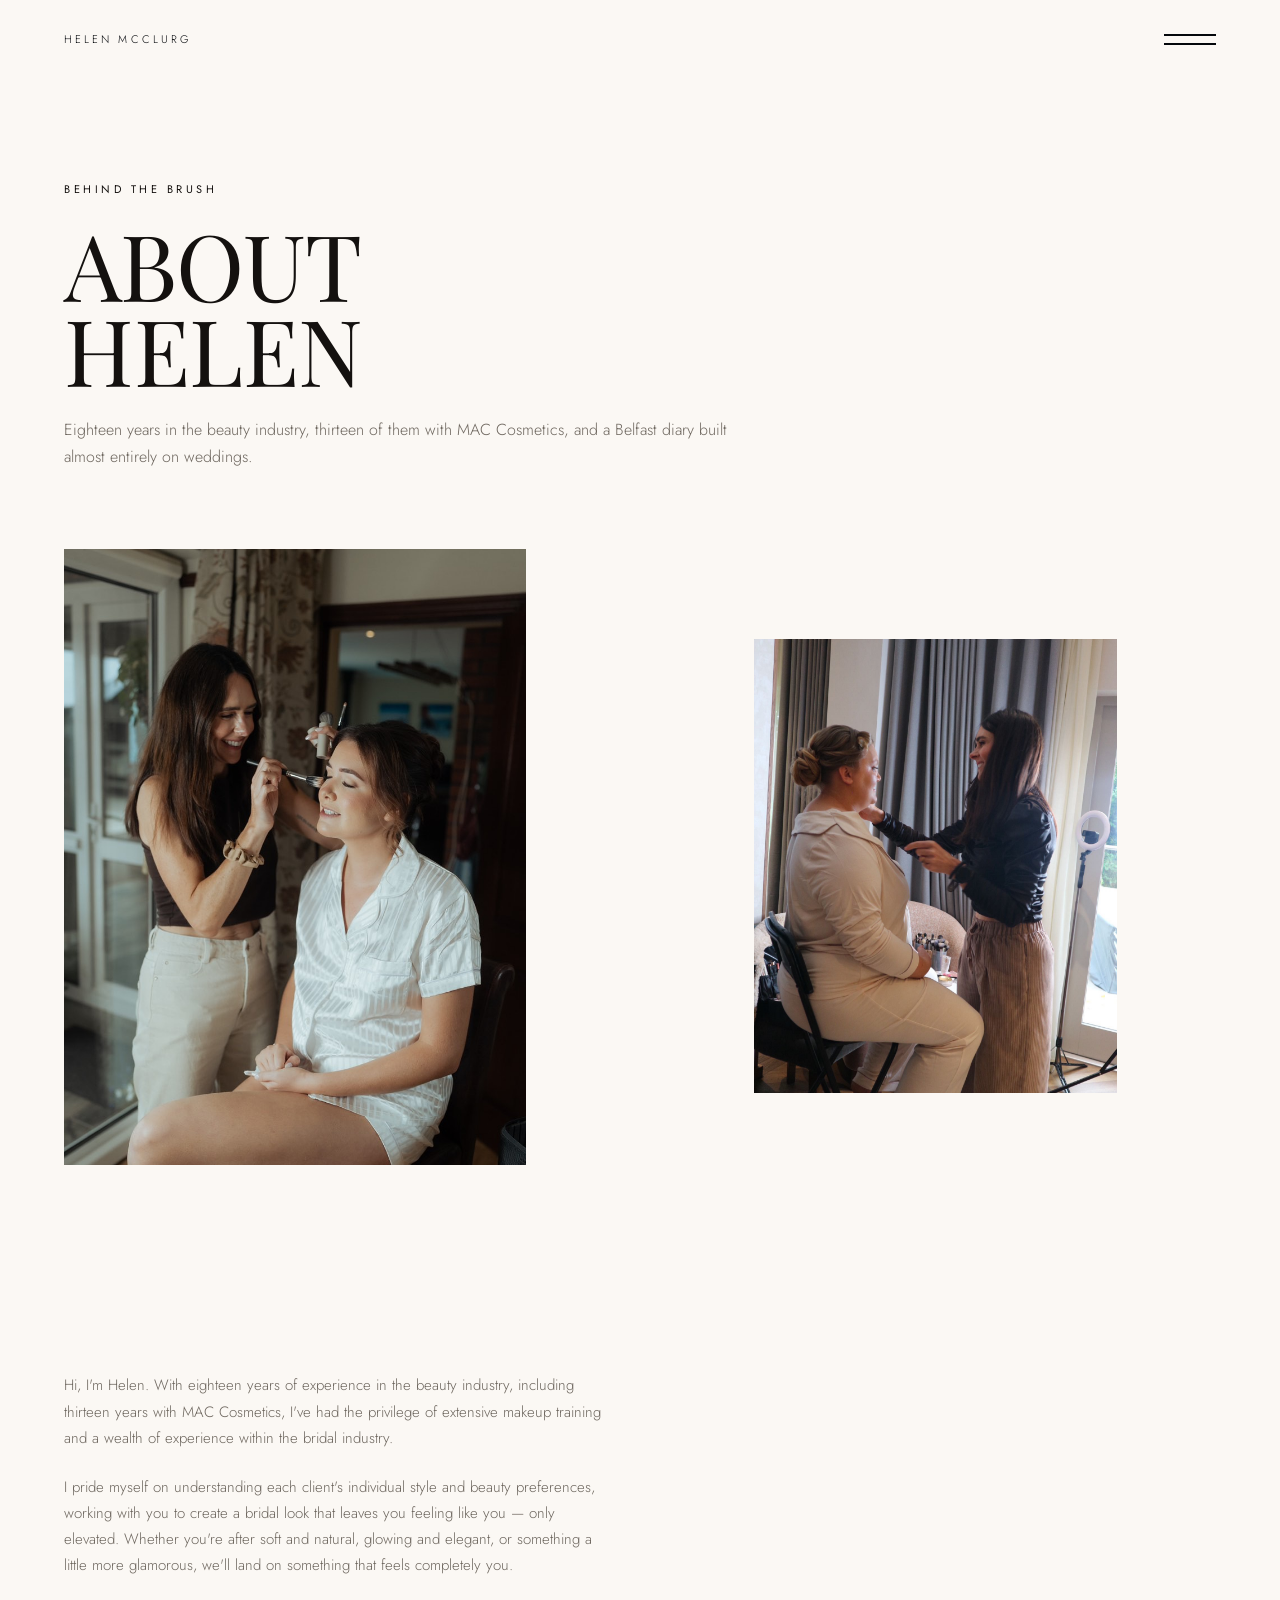
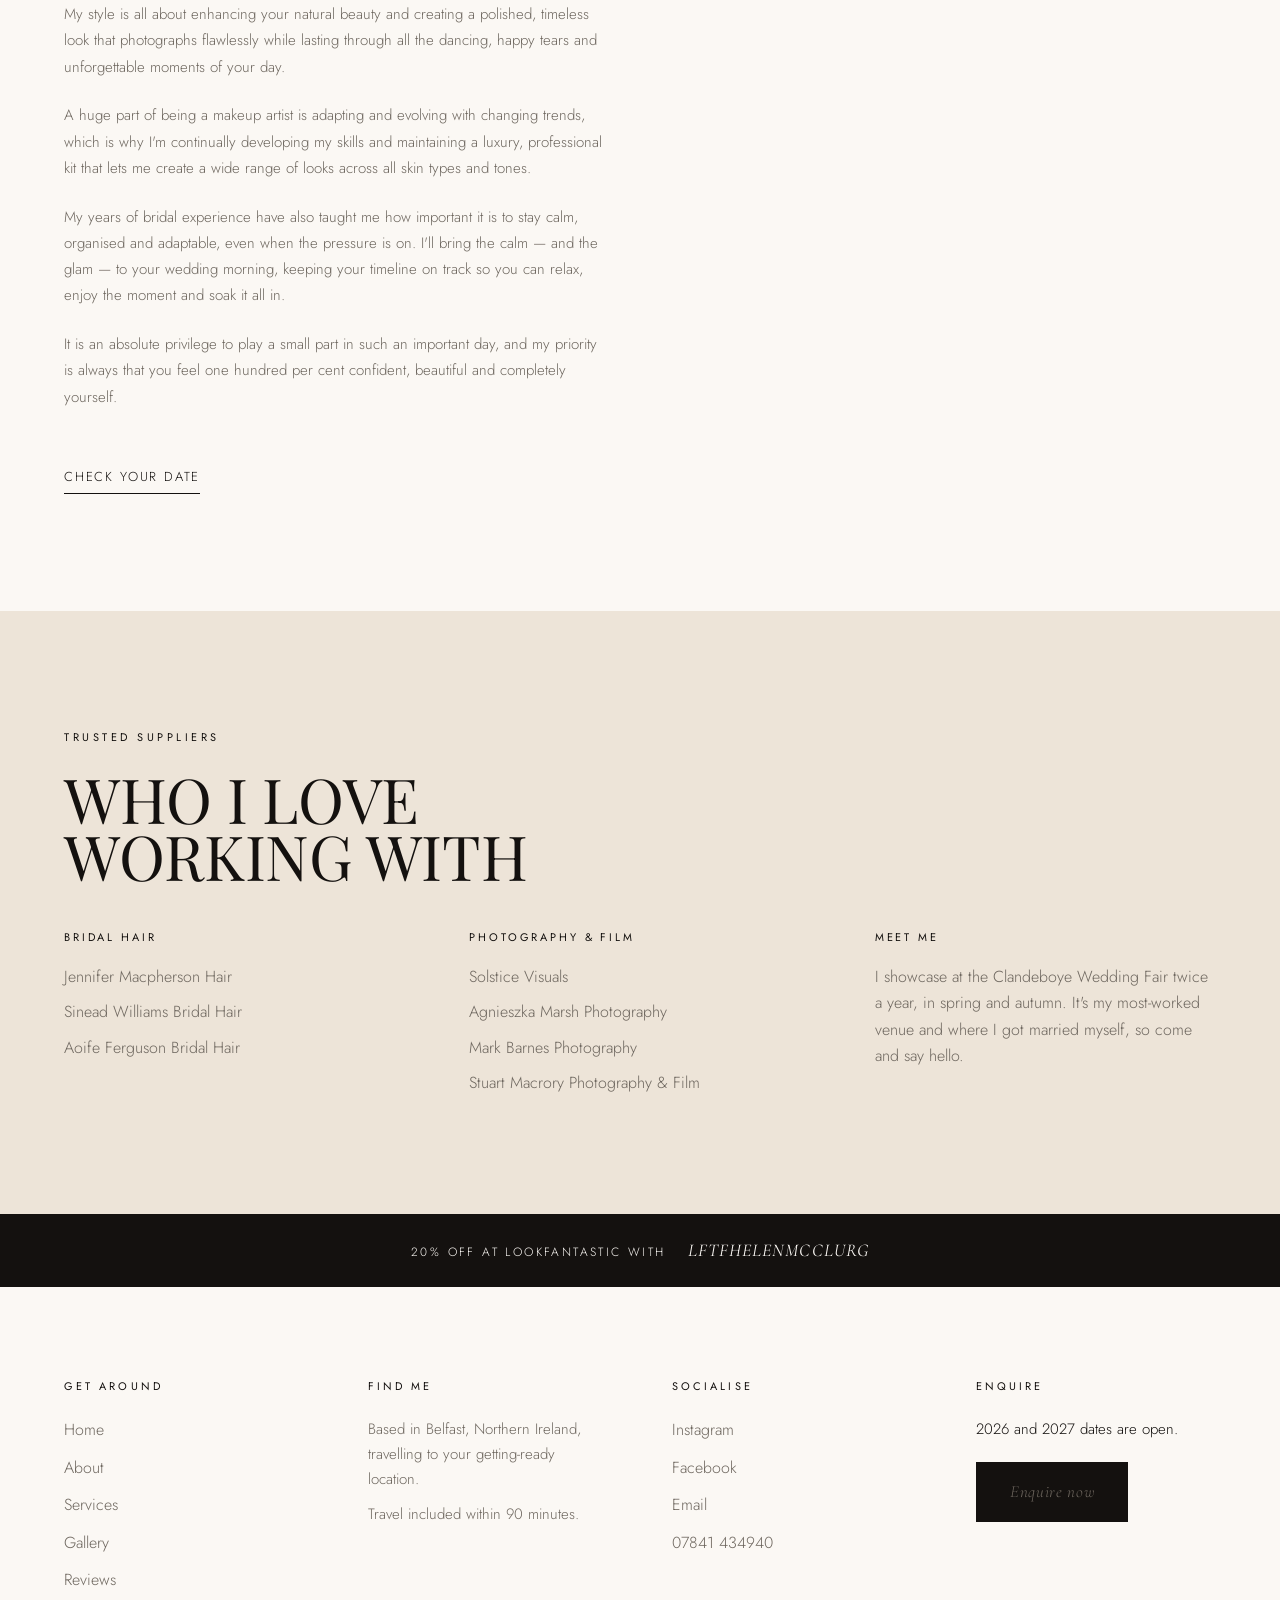
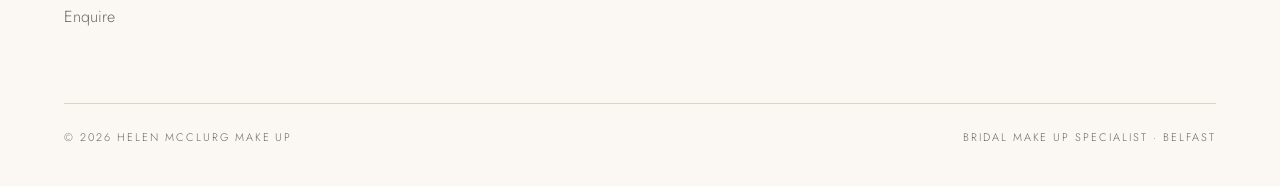
==== commit d7ca792f: "Update about.html" ====
--- a/about.html
+++ b/about.html
@@ -8,6 +8,10 @@
 <link rel="preconnect" href="https://fonts.googleapis.com">
 <link rel="preconnect" href="https://fonts.gstatic.com" crossorigin>
 <link href="https://fonts.googleapis.com/css2?family=Cormorant+Garamond:wght@300;400;500&family=Playfair+Display:wght@400;500&family=Jost:wght@200;300;400;500&display=swap" rel="stylesheet">
+<link rel="icon" href="favicon.svg" type="image/svg+xml">
+<link rel="apple-touch-icon" href="favicon.svg">
+<meta name="apple-mobile-web-app-title" content="Helen McClurg Bridal">
+<meta name="format-detection" content="telephone=yes">
 <link rel="stylesheet" href="assets/styles.css">
 <link rel="canonical" href="https://helenmcclurgbridal.co.uk/about.html">
 <meta property="og:type" content="website">
@@ -20,7 +24,7 @@
 <meta name="twitter:card" content="summary_large_image">
 <meta name="theme-color" content="#FBF8F4">
 <meta name="robots" content="index, follow">
-<script type="application/ld+json">{"@context":"https://schema.org","@type":"HealthAndBeautyBusiness","@id":"https://helenmcclurgbridal.co.uk/#business","name":"Helen McClurg Make Up","alternateName":"Helen McClurg Professional Makeup Artist","description":"Bridal make up specialist based in Belfast, Northern Ireland, with 18 years in the beauty industry including 13 years with MAC Cosmetics. Travels to your getting-ready location for the bride and bridal party.","url":"https://helenmcclurgbridal.co.uk/","image":"https://helenmcclurgbridal.co.uk/images/bridal-hero.jpg","telephone":"+44 7841 434940","email":"helenmcclurgmakeupartist@gmail.com","priceRange":"\u00a3\u00a3","address":{"@type":"PostalAddress","addressLocality":"Belfast","addressRegion":"Northern Ireland","addressCountry":"GB"},"areaServed":[{"@type":"AdministrativeArea","name":"Northern Ireland"},{"@type":"City","name":"Belfast"},{"@type":"City","name":"Bangor"},{"@type":"City","name":"Holywood"}],"sameAs":["https://www.instagram.com/helen_mcclurg_makeup","https://www.facebook.com/helenmcclurgmakeupartist"],"knowsAbout":["Bridal makeup","Wedding makeup","Bridal trials","Bridal party makeup","Long-lasting photograph-ready makeup"],"founder":{"@type":"Person","name":"Helen McClurg","jobTitle":"Bridal Make Up Specialist","knowsAbout":["Bridal makeup"],"alumniOf":{"@type":"Organization","name":"MAC Cosmetics"}},"makesOffer":[{"@type":"Offer","itemOffered":{"@type":"Service","name":"Bridal make up","description":"Wedding day make up for the bride, including a bridal trial and travel to your getting-ready location."}},{"@type":"Offer","itemOffered":{"@type":"Service","name":"Bridal party make up","description":"Individual make up looks for bridesmaids, mothers and the wider bridal party."}},{"@type":"Offer","itemOffered":{"@type":"Service","name":"Bridal trial","description":"A pre-wedding trial, usually two to three months before the wedding, to create and refine your bridal look."}}]}</script>
+<script type="application/ld+json">{"@context":"https://schema.org","@type":"HealthAndBeautyBusiness","@id":"https://helenmcclurgbridal.co.uk/#business","name":"Helen McClurg Make Up","alternateName":"Helen McClurg Professional Makeup Artist","description":"Bridal make up specialist based in Belfast, Northern Ireland, with 18 years in the beauty industry including 13 years with MAC Cosmetics. Travels to your getting-ready location for the bride and bridal party.","url":"https://helenmcclurgbridal.co.uk/","image":"https://helenmcclurgbridal.co.uk/images/bridal-hero.jpg","telephone":"+44 7841 434940","email":"helenmcclurgmakeupartist@gmail.com","priceRange":"\u00a3\u00a3","address":{"@type":"PostalAddress","addressLocality":"Belfast","addressRegion":"Northern Ireland","addressCountry":"GB"},"areaServed":[{"@type":"AdministrativeArea","name":"Northern Ireland"},{"@type":"City","name":"Belfast"},{"@type":"City","name":"Bangor"},{"@type":"City","name":"Holywood"}],"sameAs":["https://www.instagram.com/helen_mcclurg_makeup","https://www.facebook.com/helenmcclurgmakeupartist"],"knowsAbout":["Bridal makeup","Wedding makeup","Bridal trials","Bridal party makeup","Long-lasting photograph-ready makeup"],"founder":{"@type":"Person","name":"Helen McClurg","jobTitle":"Bridal Make Up Specialist","knowsAbout":["Bridal makeup"],"alumniOf":{"@type":"Organization","name":"MAC Cosmetics"}},"makesOffer":[{"@type":"Offer","itemOffered":{"@type":"Service","name":"Bridal make up","description":"Wedding day make up for the bride, including a bridal trial and travel to your getting-ready location."}},{"@type":"Offer","itemOffered":{"@type":"Service","name":"Bridal party make up","description":"Individual make up looks for bridesmaids, mothers and the wider bridal party."}},{"@type":"Offer","itemOffered":{"@type":"Service","name":"Bridal trial","description":"A pre-wedding trial, usually two to three months before the wedding, to create and refine your bridal look."}}],"aggregateRating":{"@type":"AggregateRating","ratingValue":"5","reviewCount":"8","bestRating":"5"}}</script>
 </head>
 <body>
 
--- a/assets/styles.css
+++ b/assets/styles.css
@@ -83,7 +83,11 @@
   margin:0;position:relative;background:var(--oat);
   overflow:hidden;aspect-ratio:var(--ar, 3/4);
 }
-.slot img{width:100%;height:100%;object-fit:cover}
+.slot img{
+  width:100%;height:100%;object-fit:cover;
+  opacity:0;transition:opacity .7s var(--ease);
+}
+.slot img.is-loaded{opacity:1}
 .slot__tag{
   position:absolute;inset:0;display:flex;flex-direction:column;
   align-items:center;justify-content:center;gap:6px;text-align:center;
@@ -100,20 +104,33 @@
   transition:opacity .8s var(--ease), visibility .8s;
 }
 .preload.is-done{opacity:0;visibility:hidden;pointer-events:none}
-.preload span{
-  font-size:clamp(13px,2.2vw,17px);font-weight:300;
-  letter-spacing:.3em;text-transform:uppercase;color:var(--ink);
-  animation:preFade 1.1s var(--ease) both;
+.preload__mark{text-align:center;padding:0 var(--gutter)}
+.preload__mark span{
+  display:block;
+  font-size:clamp(15px,3.2vw,26px);font-weight:200;
+  letter-spacing:.34em;text-transform:uppercase;color:var(--ink);
+  animation:preFade 1.6s var(--ease) both;
+}
+.preload__mark small{
+  display:block;margin-top:16px;
+  font-size:clamp(8px,1.5vw,10px);font-weight:300;
+  letter-spacing:.44em;text-transform:uppercase;color:var(--stone);
+  animation:preFade 1.6s .45s var(--ease) both;
+}
+.preload__rule{
+  display:block;height:1px;width:0;margin:26px auto 0;background:var(--hairline);
+  animation:preRule 2.4s .3s var(--ease) forwards;
 }
 @keyframes preFade{
-  0%{opacity:0;letter-spacing:.5em}
-  100%{opacity:1;letter-spacing:.3em}
-}
+  0%{opacity:0;letter-spacing:.6em}
+  100%{opacity:1}
+}
+@keyframes preRule{ to { width:min(240px,46vw) } }
 
 /* ---------- top bar ---------- */
 .topbar{
   position:fixed;top:0;left:0;right:0;z-index:60;
-  display:flex;align-items:center;justify-content:space-between;
+  display:flex;flex-direction:row-reverse;align-items:center;justify-content:space-between;
   padding:26px var(--gutter);pointer-events:none;mix-blend-mode:difference;
 }
 .topbar a,.topbar button{pointer-events:auto}
@@ -167,6 +184,7 @@
 .menu.is-open .menu__item:nth-child(3){transition-delay:.22s}
 .menu.is-open .menu__item:nth-child(4){transition-delay:.28s}
 .menu.is-open .menu__item:nth-child(5){transition-delay:.34s}
+.menu.is-open .menu__item:nth-child(6){transition-delay:.40s}
 .menu__num{font-size:.36em;line-height:1.6;letter-spacing:.04em}
 .menu__item:hover{color:var(--stone)}
 .menu__item[aria-current="page"] .menu__label{border-bottom:1px solid var(--ink);padding-bottom:2px}
@@ -213,16 +231,6 @@
 .hero.is-in .hero__name,
 .hero.is-in .hero__role{opacity:1;transform:none}
 
-.hero__scroll{
-  position:absolute;left:50%;bottom:clamp(26px,5vh,48px);
-  transform:translateX(-50%);z-index:2;
-  display:grid;justify-items:center;gap:12px;
-  font-size:10px;letter-spacing:.3em;text-transform:uppercase;
-  color:#fff;text-decoration:none;opacity:0;
-  transition:opacity 1s .5s var(--ease);
-}
-.hero.is-in .hero__scroll{opacity:.9}
-.hero__scroll i{display:block;width:1px;height:38px;background:rgba(255,255,255,.7)}
 
 /* ---------- text blocks ---------- */
 .textblock{padding:clamp(72px,13vh,150px) var(--gutter)}
@@ -240,16 +248,30 @@
   text-transform:uppercase;margin:0;position:relative;z-index:1;white-space:nowrap;
 }
 .folio__track{
-  position:relative;z-index:2;margin-top:clamp(-52px,-6vw,-30px);
-  display:flex;align-items:center;gap:clamp(12px,2vw,26px);
-  transition:transform .7s var(--ease);will-change:transform;
-}
+  position:relative;z-index:2;
+  margin-top:clamp(-52px,-6vw,-30px);
+  display:flex;
+  gap:clamp(12px,2vw,26px);
+  overflow-x:auto;
+  scroll-snap-type:x mandatory;
+  scroll-behavior:smooth;
+  -webkit-overflow-scrolling:touch;
+  scrollbar-width:none;
+  -ms-overflow-style:none;
+  padding:10px calc(50% - min(36vw, 235px)) 26px;
+}
+.folio__track::-webkit-scrollbar{display:none}
 .folio__slide{
-  flex:0 0 auto;width:min(72vw,470px);padding:8px;background:var(--white);
-  box-shadow:0 12px 40px rgba(20,17,15,.09);opacity:.42;
-  transition:opacity .6s var(--ease);
-}
-.folio__slide.is-active{opacity:1}
+  flex:0 0 min(72vw,470px);
+  scroll-snap-align:center;
+  padding:8px;background:var(--white);
+  box-shadow:0 12px 40px rgba(20,17,15,.09);
+  opacity:.34;
+  transform:scale(.88);
+  transform-origin:center center;
+  transition:opacity .55s var(--ease), transform .55s var(--ease);
+}
+.folio__slide.is-active{opacity:1;transform:scale(1)}
 .folio__slide .slot{--ar:4/5}
 .folio__nav{
   display:flex;justify-content:space-between;align-items:center;gap:24px;
@@ -415,3 +437,108 @@
   .reveal{opacity:1;transform:none}
   .hero__name,.hero__role,.hero__scroll{opacity:1;transform:none}
 }
+
+/* ---------- instagram ---------- */
+.insta{padding:clamp(60px,10vh,120px) 0 clamp(50px,8vh,100px);text-align:center;overflow:hidden}
+.insta__title{
+  font-family:var(--serif);font-weight:400;
+  font-size:clamp(46px,13vw,150px);line-height:.9;
+  text-transform:uppercase;margin:0 0 clamp(26px,4vh,46px);
+}
+.insta__row{
+  display:grid;
+  grid-template-columns:repeat(8,1fr);
+  gap:3px;
+}
+.insta__row a{display:block;position:relative;overflow:hidden}
+.insta__row .slot{--ar:1/1}
+.insta__row a::after{
+  content:"";position:absolute;inset:0;
+  background:rgba(20,17,15,0);transition:background .4s var(--ease);
+}
+.insta__row a:hover::after{background:rgba(20,17,15,.16)}
+@media (max-width:900px){
+  .insta__row{grid-template-columns:repeat(4,1fr)}
+}
+@media (max-width:560px){
+  .insta__row{grid-template-columns:repeat(3,1fr)}
+}
+.insta__handle{
+  display:inline-block;margin-top:clamp(26px,4vh,44px);
+  font-size:clamp(12px,1.6vw,15px);letter-spacing:.28em;
+  text-transform:uppercase;text-decoration:none;color:var(--ink);
+}
+.insta__handle:hover{opacity:.6}
+
+/* ---------- testimonials ---------- */
+.quotes{padding:0 var(--gutter) clamp(60px,10vh,120px)}
+.quote{
+  border-top:var(--rule);
+  padding:clamp(34px,6vh,58px) 0;
+  display:grid;grid-template-columns:auto 1fr;
+  gap:clamp(20px,4vw,56px);align-items:start;
+}
+.quote:last-child{border-bottom:var(--rule)}
+.quote__stars{font-size:13px;letter-spacing:.18em;color:var(--ink);padding-top:8px;white-space:nowrap}
+.quote__body p{
+  font-family:var(--serif-fine);
+  font-size:clamp(19px,2.1vw,26px);line-height:1.45;
+  color:var(--ink);margin:0 0 1em;max-width:44em;
+}
+.quote__body p:last-of-type{margin-bottom:18px}
+.quote__who{
+  font-family:var(--sans);font-size:12px;letter-spacing:.22em;
+  text-transform:uppercase;color:var(--ink);margin:0;
+}
+.quote__who span{color:var(--stone);letter-spacing:.18em}
+@media (max-width:600px){
+  .quote{grid-template-columns:1fr;gap:14px}
+  .quote__stars{padding-top:0}
+}
+
+/* ---------- google rating badge ---------- */
+.rating{
+  background:var(--oat);
+  padding:clamp(66px,12vh,140px) var(--gutter);
+  text-align:center;
+}
+.rating__stars{
+  font-size:clamp(24px,4vw,38px);
+  letter-spacing:.16em;
+  color:#B99B5E;
+  line-height:1;
+}
+.rating__title{
+  font-family:var(--serif);font-weight:400;
+  font-size:clamp(30px,5.4vw,58px);
+  line-height:1.05;margin:clamp(22px,4vh,38px) 0 0;
+}
+.rating__sub{
+  margin:18px auto 0;max-width:34em;
+  color:var(--stone);font-size:clamp(15px,1.4vw,18px);line-height:1.6;
+}
+.rating__btn{
+  display:inline-block;margin-top:clamp(30px,5vh,48px);
+  border:1px solid var(--ink);
+  padding:17px 42px;
+  font-size:12px;letter-spacing:.26em;text-transform:uppercase;
+  text-decoration:none;color:var(--ink);
+  transition:background .35s var(--ease), color .35s var(--ease);
+}
+.rating__btn:hover{background:var(--ink);color:var(--ivory)}
+
+/* ---------- intro strip under the hero ---------- */
+.intro{
+  padding:clamp(54px,9vh,110px) var(--gutter);
+  display:grid;grid-template-columns:1fr 1fr;
+  gap:clamp(28px,5vw,80px);align-items:end;
+}
+.intro__lead{
+  font-family:var(--serif);font-weight:400;
+  font-size:clamp(26px,3.6vw,46px);line-height:1.18;margin:0;
+}
+.intro__side p{margin:0 0 1.3em;color:var(--stone);font-size:clamp(15px,1.05vw,17px);line-height:1.75}
+.intro__side p:last-of-type{margin-bottom:0}
+@media (max-width:820px){
+  .intro{grid-template-columns:1fr;gap:26px;align-items:start}
+}
